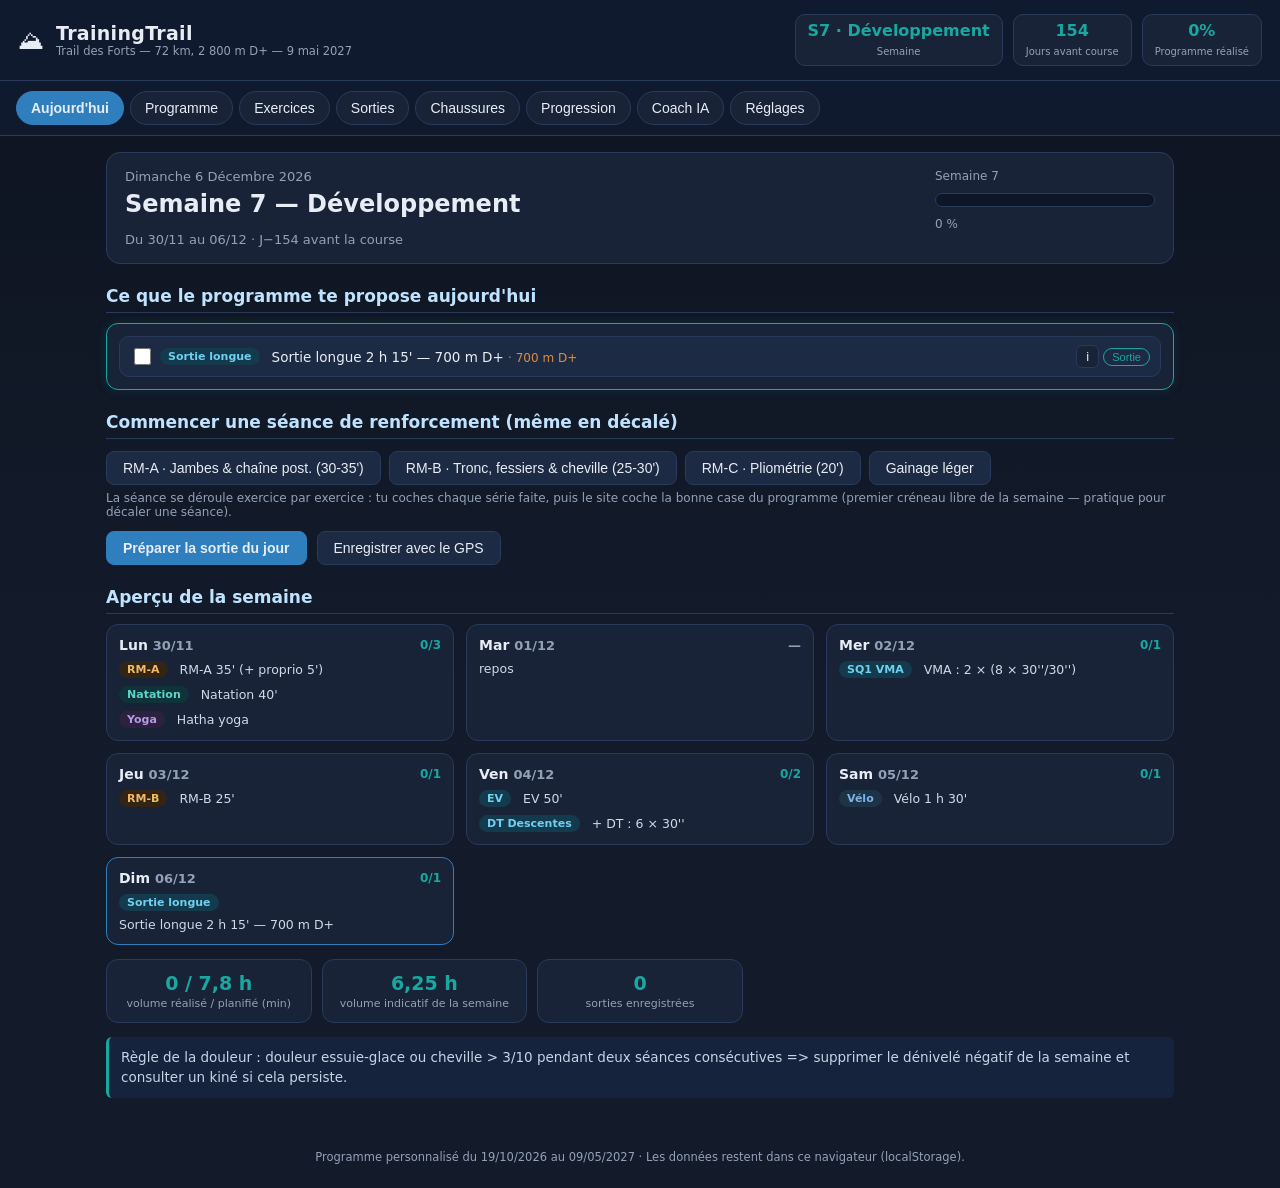
==== index.html @ 0c396fdb "Site TrainingTrail sur gh-pages" ====
<!DOCTYPE html>
<html lang="fr">
<head>
<meta charset="utf-8">
<meta name="viewport" content="width=device-width, initial-scale=1">
<title>TrainingTrail — Trail des Forts 72 km</title>
<link rel="stylesheet" href="css/style.css">
</head>
<body>
<header id="topbar">
  <div class="brand">
    <span class="logo">⛰</span>
    <div>
      <div class="brand-title">TrainingTrail</div>
      <div class="brand-sub">Trail des Forts — 72 km, 2 800 m D+ — 9 mai 2027</div>
    </div>
  </div>
  <div class="topstats">
    <div class="tstat"><span id="hdr-week">S1</span><label>Semaine</label></div>
    <div class="tstat"><span id="hdr-j">200</span><label>Jours avant course</label></div>
    <div class="tstat"><span id="hdr-done">0%</span><label>Programme réalisé</label></div>
  </div>
</header>

<nav id="tabs">
  <button data-view="today" class="active">Aujourd'hui</button>
  <button data-view="program">Programme</button>
  <button data-view="exercises">Exercices</button>
  <button data-view="runs">Sorties</button>
  <button data-view="shoes">Chaussures</button>
  <button data-view="progress">Progression</button>
  <button data-view="coach">Coach IA</button>
  <button data-view="settings">Réglages</button>
</nav>

<main>
  <section id="view-today" class="view active"></section>
  <section id="view-program" class="view"></section>
  <section id="view-exercises" class="view"></section>
  <section id="view-runs" class="view"></section>
  <section id="view-shoes" class="view"></section>
  <section id="view-progress" class="view"></section>
  <section id="view-coach" class="view"></section>
  <section id="view-settings" class="view"></section>
</main>

<footer id="foot">
  Programme personnalisé du 19/10/2026 au 09/05/2027 · Les données restent dans ce navigateur (localStorage).
</footer>

<!-- Timer modal -->
<div id="timer-modal" class="modal hidden">
  <div class="modal-box">
    <div class="modal-head"><h3 id="timer-title">Minuteur</h3><button class="icon-btn" id="timer-close">✕</button></div>
    <div class="timer-phase" id="timer-phase">Préparation</div>
    <div class="timer-clock" id="timer-clock">00:30</div>
    <div class="timer-round" id="timer-round"></div>
    <div class="timer-cfg" id="timer-cfg">
      <label>Travail (s) <input type="number" id="cfg-work" min="1" max="3600"></label>
      <label>Récup (s) <input type="number" id="cfg-rest" min="0" max="3600"></label>
      <label>Répétitions <input type="number" id="cfg-reps" min="1" max="60"></label>
      <label>Séries <input type="number" id="cfg-sets" min="1" max="20"></label>
      <label>Récup série (s) <input type="number" id="cfg-setrest" min="0" max="1800"></label>
    </div>
    <div class="timer-actions">
      <button id="timer-startstop" class="btn primary">Démarrer</button>
      <button id="timer-reset" class="btn">Réinitialiser</button>
      <button id="timer-done" class="btn">Série faite</button>
    </div>
    <div class="timer-extras" id="timer-extras"></div>
  </div>
</div>

<!-- Exercise modal -->
<div id="exo-modal" class="modal hidden">
  <div class="modal-box wide">
    <div class="modal-head"><h3 id="exo-title">Exercice</h3><button class="icon-btn" id="exo-close">✕</button></div>
    <div id="exo-body"></div>
    <div class="modal-nav" id="exo-nav"></div>
  </div>
</div>

<!-- Session player : déroulement guidé d'une routine de renforcement -->
<div id="player-modal" class="modal hidden">
  <div class="modal-box wide">
    <div class="modal-head"><h3 id="player-title">Séance</h3><button class="icon-btn" id="player-close">✕</button></div>
    <div id="player-progress"></div>
    <div id="player-body"></div>
    <div class="timer-actions" id="player-actions"></div>
  </div>
</div>

<!-- Modification d'une sortie (km, temps, D+, feedback) -->
<div id="edit-modal" class="modal hidden">
  <div class="modal-box">
    <div class="modal-head"><h3 id="edit-title">Modifier la sortie</h3><button class="icon-btn" id="edit-close">✕</button></div>
    <div id="edit-gpshint"></div>
    <div class="form-grid" id="edit-form"></div>
    <div class="row-actions"><button class="btn primary" id="edit-save">Enregistrer</button></div>
  </div>
</div>

<!-- Info type de séance -->
<div id="info-modal" class="modal hidden">
  <div class="modal-box">
    <div class="modal-head"><h3 id="info-title">Séance</h3><button class="icon-btn" id="info-close">✕</button></div>
    <div id="info-body"></div>
  </div>
</div>

<div id="toast" class="hidden"></div>

<script src="js/data.js"></script>
<script src="js/anim.js"></script>
<script src="js/gpx.js"></script>
<script src="js/app.js"></script>
</body>
</html>
---- css/style.css ----
:root {
  --bg: #0e1420;
  --bg2: #131b2b;
  --card: #182338;
  --card2: #1d2a44;
  --line: #2a3a5c;
  --txt: #e8edf5;
  --muted: #93a1b8;
  --acc: #2f7fbf;
  --teal: #19a8a0;
  --ok: #3fbf7f;
  --warn: #d9a03f;
  --danger: #d95f4b;
  --dplus: #d98e3f;
}

* { box-sizing: border-box; }
html { scroll-behavior: smooth; }
body {
  margin: 0; font-family: "Segoe UI", system-ui, -apple-system, sans-serif;
  background: linear-gradient(180deg, var(--bg), var(--bg2) 60%);
  color: var(--txt); min-height: 100vh;
}
main { max-width: 1100px; margin: 0 auto; padding: 16px; }

/* ---------- header ---------- */
#topbar {
  display: flex; justify-content: space-between; align-items: center; gap: 12px;
  padding: 14px 18px; background: #101a2e; border-bottom: 1px solid var(--line);
  position: sticky; top: 0; z-index: 20;
}
.brand { display: flex; align-items: center; gap: 12px; }
.brand .logo { font-size: 26px; }
.brand-title { font-weight: 700; font-size: 19px; letter-spacing: .3px; }
.brand-sub { font-size: 11.5px; color: var(--muted); }
.topstats { display: flex; gap: 10px; }
.tstat { text-align: center; background: var(--card); border: 1px solid var(--line); border-radius: 10px; padding: 6px 12px; min-width: 80px; }
.tstat span { display: block; font-weight: 700; color: var(--teal); }
.tstat label { font-size: 10px; color: var(--muted); }

/* ---------- nav ---------- */
nav#tabs {
  display: flex; flex-wrap: wrap; gap: 6px; padding: 10px 16px;
  background: #101a2e; border-bottom: 1px solid var(--line);
  position: sticky; top: 66px; z-index: 19;
}
nav#tabs button {
  background: var(--card); color: var(--txt); border: 1px solid var(--line);
  padding: 8px 14px; border-radius: 20px; cursor: pointer; font-size: 14px;
}
nav#tabs button.active { background: var(--acc); border-color: var(--acc); font-weight: 600; }

/* ---------- générique ---------- */
h2 { margin: 6px 0 14px; }
h3 { margin: 22px 0 10px; color: #bfe3ff; font-size: 17px; border-bottom: 1px solid var(--line); padding-bottom: 6px; }
h4 { margin: 0 0 4px; }
.muted { color: var(--muted); font-size: 13px; }
.muted.sub { margin-top: -8px; }
.small { font-size: 12px; }
.note {
  background: #16233c; border-left: 3px solid var(--teal); border-radius: 6px;
  padding: 10px 12px; font-size: 13.5px; color: #c7d4e6; margin: 12px 0; line-height: 1.5;
}
.tip { color: var(--warn); font-size: 13px; }
.view { display: none; }
.view.active { display: block; animation: fadein .2s ease; }
@keyframes fadein { from { opacity: 0; transform: translateY(4px); } to { opacity: 1; } }

.btn {
  background: var(--card2); color: var(--txt); border: 1px solid var(--line);
  padding: 8px 16px; border-radius: 8px; cursor: pointer; font-size: 14px;
}
.btn:hover { border-color: var(--acc); }
.btn.primary { background: var(--acc); border-color: var(--acc); font-weight: 600; }
.btn.danger { background: #8a3226; border-color: #a84234; }
.btn.tiny { padding: 3px 10px; font-size: 12px; }
.btn:disabled { opacity: .45; cursor: not-allowed; }
.btn.file-btn { position: relative; overflow: hidden; display: inline-block; }
.btn.file-btn input { position: absolute; inset: 0; opacity: 0; cursor: pointer; }
.icon-btn {
  background: var(--card); color: var(--txt); border: 1px solid var(--line);
  border-radius: 6px; cursor: pointer; padding: 3px 9px; font-size: 13px;
}
.icon-btn:hover { border-color: var(--acc); }
.icon-btn.del:hover { border-color: var(--danger); color: var(--danger); }
.mini-btn { background: none; border: 1px solid var(--teal); color: var(--teal); border-radius: 12px; font-size: 11px; padding: 2px 8px; cursor: pointer; }
.row-actions { display: flex; flex-wrap: wrap; gap: 10px; align-items: center; margin: 12px 0; }
.spacer { flex: 1; }

/* ---------- chips ---------- */
.chip {
  display: inline-block; font-size: 11px; font-weight: 700; border-radius: 10px;
  padding: 2px 8px; margin-right: 6px; white-space: nowrap;
}
.c-run { background: #143a4d; color: #6fd0f0; }
.c-str { background: #332413; color: #eebb66; }
.c-bike { background: #1d3347; color: #7db4e8; }
.c-swim { background: #10333a; color: #5fd3c8; }
.c-yoga { background: #2c2140; color: #b79ae8; }
.c-rec { background: #1e3526; color: #7fda9a; }
.c-rest { background: #333; color: #aaa; }

/* ---------- hero / aujourd'hui ---------- */
.hero {
  display: flex; justify-content: space-between; gap: 18px; flex-wrap: wrap;
  background: var(--card); border: 1px solid var(--line); border-radius: 14px;
  padding: 16px 18px; margin-bottom: 16px;
}
.hero-date { color: var(--muted); font-size: 13px; text-transform: capitalize; }
.badge.light { background: #3a3320; color: #e8c56a; font-size: 11px; padding: 2px 8px; border-radius: 10px; vertical-align: middle; }
.weekbar { display: flex; align-items: center; gap: 10px; min-width: 220px; flex-direction: column; }
.weekbar-label { font-size: 12px; color: var(--muted); width: 100%; display: flex; justify-content: space-between; }
.weekbar-track { background: #0d1626; border-radius: 8px; height: 14px; width: 100%; overflow: hidden; border: 1px solid var(--line); }
.weekbar-fill { height: 100%; background: linear-gradient(90deg, var(--acc), var(--teal)); border-radius: 8px; transition: width .3s; }

/* ---------- cartes de jour ---------- */
.week-grid { display: grid; grid-template-columns: repeat(auto-fill, minmax(300px, 1fr)); gap: 12px; }
.day-card {
  background: var(--card); border: 1px solid var(--line); border-radius: 12px;
  padding: 12px; display: flex; flex-direction: column; gap: 8px;
}
.day-card.today-card { border-color: var(--teal); box-shadow: 0 0 12px rgba(25,168,160,.15); }
.day-card.sel { border-color: var(--acc); }
.day-head { display: flex; justify-content: space-between; align-items: center; font-weight: 600; font-size: 14px; }
.day-head .count { color: var(--teal); font-size: 12px; }
.mini-item { display: flex; align-items: center; gap: 6px; font-size: 12.5px; color: #cfd9e8; flex-wrap: wrap; }
.mini-item.done { text-decoration: line-through; opacity: .55; }

.item {
  display: flex; justify-content: space-between; align-items: center; gap: 8px;
  background: var(--card2); border: 1px solid var(--line); border-radius: 10px; padding: 8px 10px;
}
.item.done { opacity: .55; }
.item.done .item-txt { text-decoration: line-through; }
.item-l { display: flex; align-items: center; gap: 6px; cursor: pointer; font-size: 13.5px; flex-wrap: wrap; }
.item-l input { accent-color: var(--teal); width: 17px; height: 17px; cursor: pointer; }
.dplus { color: var(--dplus); font-size: 12px; white-space: nowrap; }
.item-actions { display: flex; gap: 4px; align-items: center; }

/* ---------- stats ---------- */
.stat-cards { display: grid; grid-template-columns: repeat(auto-fill, minmax(170px, 1fr)); gap: 10px; margin: 14px 0; }
.stat { background: var(--card); border: 1px solid var(--line); border-radius: 12px; padding: 12px; text-align: center; }
.stat span { display: block; font-size: 19px; font-weight: 700; color: var(--teal); }
.stat label { font-size: 11px; color: var(--muted); display: block; margin-top: 3px; }

/* ---------- sélecteur de semaine ---------- */
.week-selector { display: flex; align-items: center; gap: 8px; margin-bottom: 14px; flex-wrap: wrap; }
.wsel-wrap { display: flex; gap: 4px; flex-wrap: wrap; flex: 1; }
.wsel {
  width: 40px; height: 30px; border-radius: 7px; border: 1px solid var(--line);
  background: color-mix(in srgb, var(--c, #3d6ea5) 22%, var(--card)); color: var(--txt);
  cursor: pointer; font-size: 11.5px; font-weight: 600;
}
.wsel.active { outline: 2px solid var(--teal); outline-offset: 1px; }
.week-head .muted { margin-top: 2px; }
.blocks { display: grid; grid-template-columns: repeat(auto-fill, minmax(240px,1fr)); gap: 8px; }
.block-card { border-left: 4px solid var(--c); background: var(--card); padding: 8px 12px; border-radius: 8px; font-size: 13.5px; }

/* ---------- exercices ---------- */
.exo-grid { display: grid; grid-template-columns: repeat(auto-fill, minmax(280px, 1fr)); gap: 14px; }
.exo-card {
  background: var(--card); border: 1px solid var(--line); border-radius: 14px;
  padding: 12px; display: flex; gap: 12px; align-items: center;
}
.exo-card .exfig { width: 110px; flex-shrink: 0; background: #0d1626; border-radius: 10px; }
.exo-body h4 { font-size: 15px; }
.muscles { color: var(--muted); font-size: 12px; font-style: italic; margin-bottom: 6px; }
.sets { font-size: 12.5px; color: #c7d4e6; margin-bottom: 10px; }
.exo-detail { display: flex; gap: 16px; align-items: flex-start; }
.exo-detail .exfig { width: 170px; background: #0d1626; border-radius: 12px; flex-shrink: 0; }
.exo-detail-txt p { margin: 6px 0; line-height: 1.45; }

/* figures SVG */
.exfig .limb { stroke: #e8edf5; stroke-width: 5; fill: none; stroke-linecap: round; stroke-linejoin: round; }
.exfig .head { fill: #e8edf5; }
.exfig .gnd { stroke: #55647e; stroke-width: 2; }
.exfig .box { fill: #243350; stroke: #3d5578; stroke-width: 1.5; }
.exfig .dashline { stroke: var(--teal); stroke-dasharray: 4 4; stroke-width: 2; fill: none; }
.exfig .poseA, .exfig .poseB { visibility: visible; }
.exfig .poseA { animation: poseA 1.6s steps(1, end) infinite; }
.exfig .poseB { animation: poseB 1.6s steps(1, end) infinite; }
@keyframes poseA { 0%, 49.9% { opacity: 1; } 50%, 100% { opacity: 0; } }
@keyframes poseB { 0%, 49.9% { opacity: 0; } 50%, 100% { opacity: 1; } }

/* ---------- modals ---------- */
.modal {
  position: fixed; inset: 0; background: rgba(5, 10, 18, .75);
  display: flex; align-items: center; justify-content: center; z-index: 50; padding: 12px;
}
.modal.hidden { display: none; }
.modal-box {
  background: var(--bg2); border: 1px solid var(--line); border-radius: 16px;
  padding: 18px; width: min(440px, 96vw); max-height: 92vh; overflow: auto;
}
.modal-box.wide { width: min(760px, 96vw); }
.modal-head { display: flex; justify-content: space-between; align-items: center; margin-bottom: 10px; }
.modal-head h3 { margin: 0; border: none; color: var(--txt); }
.timer-phase { text-align: center; color: var(--muted); text-transform: uppercase; letter-spacing: 2px; font-size: 13px; }
.timer-clock { text-align: center; font-size: 58px; font-weight: 800; font-variant-numeric: tabular-nums; margin: 6px 0; }
.timer-clock.t-work { color: var(--ok); }
.timer-clock.t-rest { color: var(--warn); }
.timer-round { text-align: center; color: var(--teal); font-size: 14px; margin-bottom: 10px; }
.timer-cfg { display: flex; flex-wrap: wrap; gap: 8px; justify-content: center; }
.timer-cfg label { display: flex; flex-direction: column; font-size: 11px; color: var(--muted); gap: 3px; }
.timer-cfg input { width: 72px; background: var(--card); border: 1px solid var(--line); color: var(--txt); border-radius: 6px; padding: 5px; font-size: 14px; }
.timer-actions { display: flex; gap: 8px; justify-content: center; margin-top: 14px; flex-wrap: wrap; }
.modal-nav { display: flex; justify-content: space-between; align-items: center; margin-top: 14px; gap: 8px; }

/* ---------- sorties ---------- */
.suggest-card { background: var(--card); border: 1px solid var(--line); border-radius: 12px; padding: 12px; margin-bottom: 10px; }
.suggest-head { display: flex; align-items: center; gap: 8px; margin-bottom: 6px; flex-wrap: wrap; }
.recorder { background: var(--card); border: 1px solid var(--line); border-radius: 14px; padding: 14px; margin: 16px 0; }
.rec-stats { display: grid; grid-template-columns: repeat(auto-fit, minmax(120px, 1fr)); gap: 8px; }
.rec-stat { background: var(--card2); border-radius: 10px; text-align: center; padding: 8px; }
.rec-stat span { display: block; font-size: 18px; font-weight: 700; color: #bfe3ff; font-variant-numeric: tabular-nums; }
.rec-stat label { font-size: 10.5px; color: var(--muted); }
.run-form { background: var(--card); border: 1px solid var(--line); border-radius: 14px; padding: 14px; margin: 16px 0; }
.form-grid { display: grid; grid-template-columns: repeat(auto-fill, minmax(210px, 1fr)); gap: 10px; }
.form-grid label, .form-inline label { display: flex; flex-direction: column; font-size: 12px; color: var(--muted); gap: 4px; }
input, select, textarea {
  background: var(--card2); border: 1px solid var(--line); color: var(--txt);
  border-radius: 8px; padding: 8px; font-size: 14px; font-family: inherit;
}
input:focus, select:focus, textarea:focus { outline: 1px solid var(--acc); }
label.full { display: flex; flex-direction: column; font-size: 12px; color: var(--muted); gap: 4px; margin-top: 10px; }
.form-inline { display: flex; gap: 10px; flex-wrap: wrap; align-items: flex-end; background: var(--card); border: 1px solid var(--line); border-radius: 12px; padding: 12px; margin: 12px 0; }
.form-inline .btn { align-self: flex-end; }

.run-card { background: var(--card); border: 1px solid var(--line); border-radius: 12px; padding: 12px; margin-bottom: 12px; }
.run-head { display: flex; align-items: center; gap: 8px; margin-bottom: 8px; flex-wrap: wrap; }
.run-stats { display: grid; grid-template-columns: repeat(auto-fill, minmax(110px, 1fr)); gap: 6px; }
.run-stat { background: var(--card2); border-radius: 8px; padding: 6px 8px; text-align: center; }
.run-stat span { font-size: 14px; font-weight: 600; color: #bfe3ff; display: block; }
.run-stat label { font-size: 10px; color: var(--muted); }
.run-notes { font-size: 13px; color: #c7d4e6; background: var(--card2); border-radius: 8px; padding: 8px; margin: 8px 0; }
.profile { margin-top: 8px; background: #0d1626; border-radius: 8px; }
.prof-area { fill: rgba(25,168,160,.15); }
.prof-line { stroke: var(--teal); stroke-width: 2; fill: none; }
.prof-label { fill: var(--muted); font-size: 10px; }

/* ---------- chaussures ---------- */
.shoe-card { background: var(--card); border: 1px solid var(--line); border-radius: 12px; padding: 12px; margin-bottom: 10px; }
.shoe-card.retired { opacity: .6; }
.shoe-head { display: flex; align-items: center; gap: 10px; flex-wrap: wrap; margin-bottom: 8px; }
.shoe-stats { display: grid; grid-template-columns: repeat(auto-fill, minmax(140px, 1fr)); gap: 8px; margin-bottom: 8px; }
.shoe-bar { background: #0d1626; border: 1px solid var(--line); border-radius: 8px; height: 12px; overflow: hidden; }
.shoe-fill { height: 100%; transition: width .3s; }
.shoe-fill.ok { background: var(--ok); }
.shoe-fill.warn { background: var(--warn); }
.shoe-fill.dead { background: var(--danger); }

/* ---------- progression ---------- */
.volchart { background: #0d1626; border-radius: 12px; border: 1px solid var(--line); }
.vol-plan { fill: color-mix(in srgb, var(--c, #3d6ea5) 45%, transparent); stroke: var(--c, #3d6ea5); stroke-width: 1; }
.vol-done { fill: var(--teal); opacity: .9; }
.vol-done.dp { fill: var(--dplus); }
.vol-label { fill: var(--muted); font-size: 9.5px; }
.vol-label.cur { fill: #bfe3ff; font-weight: 700; }
.vol-light { fill: var(--warn); }
.vol-axis { stroke: #2a3a5c; stroke-width: 1; }
.legend { display: flex; gap: 14px; flex-wrap: wrap; margin: 6px 0 14px; font-size: 12px; color: var(--muted); }
.legend i { display: inline-block; width: 12px; height: 12px; border-radius: 3px; margin-right: 4px; vertical-align: -1px; }
.pt-knee { fill: var(--warn); }
.pt-ankle { fill: var(--teal); }
.pain-thresh { stroke: var(--danger); stroke-dasharray: 4 4; stroke-width: 1; }
.dplus-track { background: #0d1626; border: 1px solid var(--line); border-radius: 10px; height: 16px; overflow: hidden; }
.dplus-fill { height: 100%; background: linear-gradient(90deg, var(--dplus), #e8c56a); }
.checklist { line-height: 1.8; }
.checklist li.ok::marker { color: var(--ok); content: "✔ "; }
.checklist li { list-style: none; }
.checklist li::before { content: "◻ "; color: var(--muted); }
.checklist li.ok::before { content: "✔ "; color: var(--ok); }

/* ---------- toast ---------- */
#toast {
  position: fixed; bottom: 18px; left: 50%; transform: translateX(-50%);
  background: var(--teal); color: #04211f; font-weight: 600; padding: 10px 18px;
  border-radius: 24px; z-index: 100; box-shadow: 0 4px 16px rgba(0,0,0,.4);
}
#toast.hidden { display: none; }

/* ---------- séance guidée (player) ---------- */
.player-dots { display: flex; gap: 5px; margin-bottom: 4px; }
.player-dots i { width: 16px; height: 6px; border-radius: 3px; background: #2a3a5c; }
.player-dots i.on { background: var(--teal); }
.player-dots i.cur { background: var(--acc); }
.player-nofig { width: 170px; flex-shrink: 0; background: #0d1626; border-radius: 12px; display: flex; align-items: center; justify-content: center; font-size: 40px; }
.player-done { text-align: center; padding: 10px 0; }
.big-check { font-size: 46px; color: var(--ok); }
.ok-msg { color: var(--ok); font-weight: 600; }
#player-progress { margin-bottom: 8px; }
.strength-launch { gap: 8px; }

/* ---------- coach IA ---------- */
.coach-wrap { background: var(--card); border: 1px solid var(--line); border-radius: 14px; padding: 12px; }
.coach-msgs { max-height: 46vh; min-height: 180px; overflow-y: auto; display: flex; flex-direction: column; gap: 10px; padding: 4px; }
.coach-empty { padding: 20px; text-align: center; }
.coach-msg { display: flex; }
.coach-msg.me { justify-content: flex-end; }
.coach-bubble {
  max-width: 85%; padding: 10px 14px; border-radius: 14px; line-height: 1.5; font-size: 14px; white-space: pre-wrap;
}
.coach-msg.me .coach-bubble { background: var(--acc); border-bottom-right-radius: 4px; }
.coach-msg.ai .coach-bubble { background: var(--card2); border: 1px solid var(--line); border-bottom-left-radius: 4px; }
.coach-input { display: flex; gap: 8px; margin-top: 10px; align-items: flex-end; }
.coach-input textarea { flex: 1; resize: vertical; }
.coach-sugg { margin: 8px 0 0; gap: 6px; }

footer#foot { text-align: center; color: var(--muted); font-size: 11.5px; padding: 24px 12px; }

@media (max-width: 700px) {
  .topstats { display: none; }
  nav#tabs { top: 78px; }
  .exo-detail { flex-direction: column; align-items: center; }
  .exo-detail .exfig { width: 140px; }
}
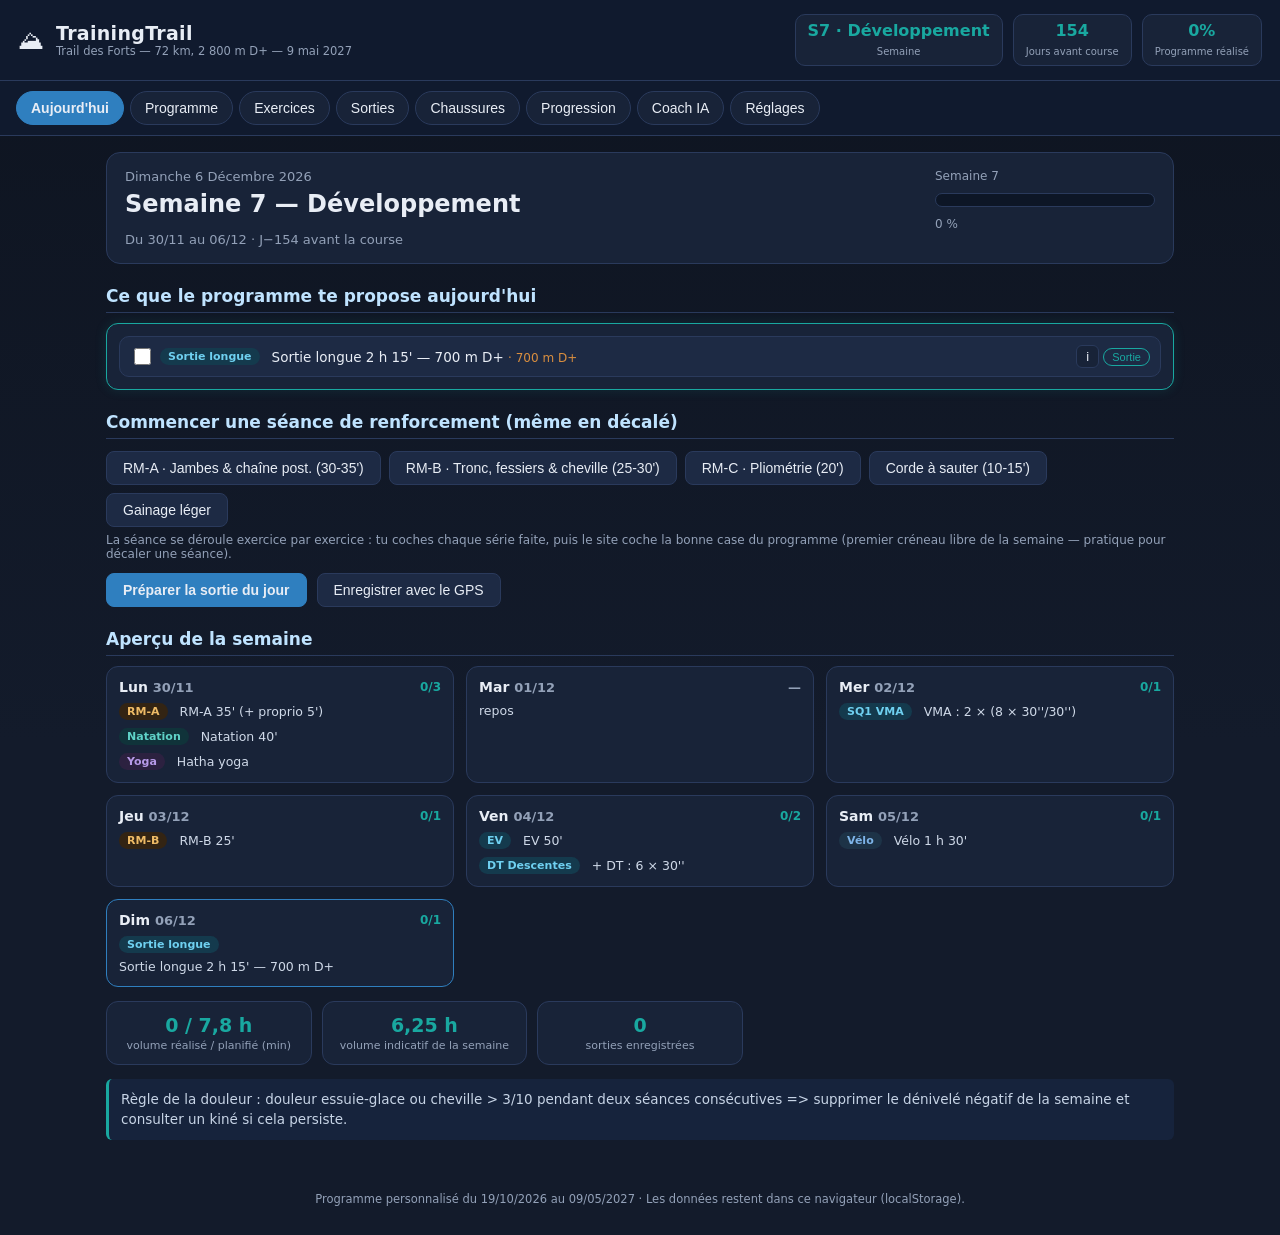
==== commit 3c9db2ec: "Mise a jour du site : minuteur, sauvegarde, corde a sauter, fractionne, chaussures, sync cochages" ====
--- a/index.html
+++ b/index.html
@@ -46,6 +46,7 @@
 
 <footer id="foot">
   Programme personnalisé du 19/10/2026 au 09/05/2027 · Les données restent dans ce navigateur (localStorage).
+  <div id="save-stamp"></div>
 </footer>
 
 <!-- Timer modal -->
--- a/css/style.css
+++ b/css/style.css
@@ -94,6 +94,7 @@
 }
 .c-run { background: #143a4d; color: #6fd0f0; }
 .c-str { background: #332413; color: #eebb66; }
+.c-corde { background: #3a241d; color: #e8a06a; }
 .c-bike { background: #1d3347; color: #7db4e8; }
 .c-swim { background: #10333a; color: #5fd3c8; }
 .c-yoga { background: #2c2140; color: #b79ae8; }
@@ -157,18 +158,39 @@
 .block-card { border-left: 4px solid var(--c); background: var(--card); padding: 8px 12px; border-radius: 8px; font-size: 13.5px; }
 
 /* ---------- exercices ---------- */
-.exo-grid { display: grid; grid-template-columns: repeat(auto-fill, minmax(280px, 1fr)); gap: 14px; }
+.exo-grid { display: grid; grid-template-columns: repeat(auto-fill, minmax(270px, 1fr)); gap: 14px; }
 .exo-card {
-  background: var(--card); border: 1px solid var(--line); border-radius: 14px;
-  padding: 12px; display: flex; gap: 12px; align-items: center;
-}
-.exo-card .exfig { width: 110px; flex-shrink: 0; background: #0d1626; border-radius: 10px; }
+  background: linear-gradient(180deg, var(--card), #141f38);
+  border: 1px solid var(--line); border-radius: 14px;
+  display: flex; flex-direction: column; overflow: hidden;
+  transition: transform .15s ease, border-color .15s ease, box-shadow .15s ease;
+}
+.exo-card:hover { transform: translateY(-3px); border-color: var(--acc); box-shadow: 0 8px 20px rgba(0,0,0,.35); }
+.exo-card .exo-fig {
+  position: relative; background: radial-gradient(circle at 50% 38%, #152447, #0d1626);
+  padding: 6px 6px 2px; border-bottom: 1px solid var(--line);
+}
+.exo-card .exfig { width: 100%; height: 150px; }
+.exo-num {
+  position: absolute; top: 8px; left: 8px; background: var(--acc); color: #fff;
+  font-size: 11px; font-weight: 700; border-radius: 50%; width: 20px; height: 20px;
+  display: flex; align-items: center; justify-content: center;
+}
+.exo-body { padding: 10px 12px 12px; display: flex; flex-direction: column; gap: 6px; flex: 1; }
 .exo-body h4 { font-size: 15px; }
-.muscles { color: var(--muted); font-size: 12px; font-style: italic; margin-bottom: 6px; }
-.sets { font-size: 12.5px; color: #c7d4e6; margin-bottom: 10px; }
+.exo-body .btn { margin-top: auto; }
+.exo-desc { font-size: 12.5px; color: #c7d4e6; margin: 0; line-height: 1.45; }
+.muscles { color: var(--teal); font-size: 12px; font-style: italic; margin-bottom: 4px; }
+.sets { font-size: 12.5px; color: #c7d4e6; margin-bottom: 4px; }
 .exo-detail { display: flex; gap: 16px; align-items: flex-start; }
-.exo-detail .exfig { width: 170px; background: #0d1626; border-radius: 12px; flex-shrink: 0; }
+.exo-detail .exfig { width: 190px; background: radial-gradient(circle at 50% 38%, #152447, #0d1626); border-radius: 12px; flex-shrink: 0; }
 .exo-detail-txt p { margin: 6px 0; line-height: 1.45; }
+.exo-steps { margin: 8px 0; padding-left: 20px; color: #c7d4e6; font-size: 13px; line-height: 1.55; }
+.exo-steps li { margin-bottom: 3px; }
+.exo-mistakes {
+  font-size: 12.5px; color: #e8c56a; background: rgba(217,160,63,.09);
+  border-left: 3px solid var(--warn); border-radius: 6px; padding: 7px 9px; margin: 8px 0; line-height: 1.5;
+}
 
 /* figures SVG */
 .exfig .limb { stroke: #e8edf5; stroke-width: 5; fill: none; stroke-linecap: round; stroke-linejoin: round; }
@@ -307,6 +329,7 @@
 .coach-sugg { margin: 8px 0 0; gap: 6px; }
 
 footer#foot { text-align: center; color: var(--muted); font-size: 11.5px; padding: 24px 12px; }
+#save-stamp { color: var(--teal); font-weight: 600; margin-top: 5px; font-size: 11.5px; }
 
 @media (max-width: 700px) {
   .topstats { display: none; }
